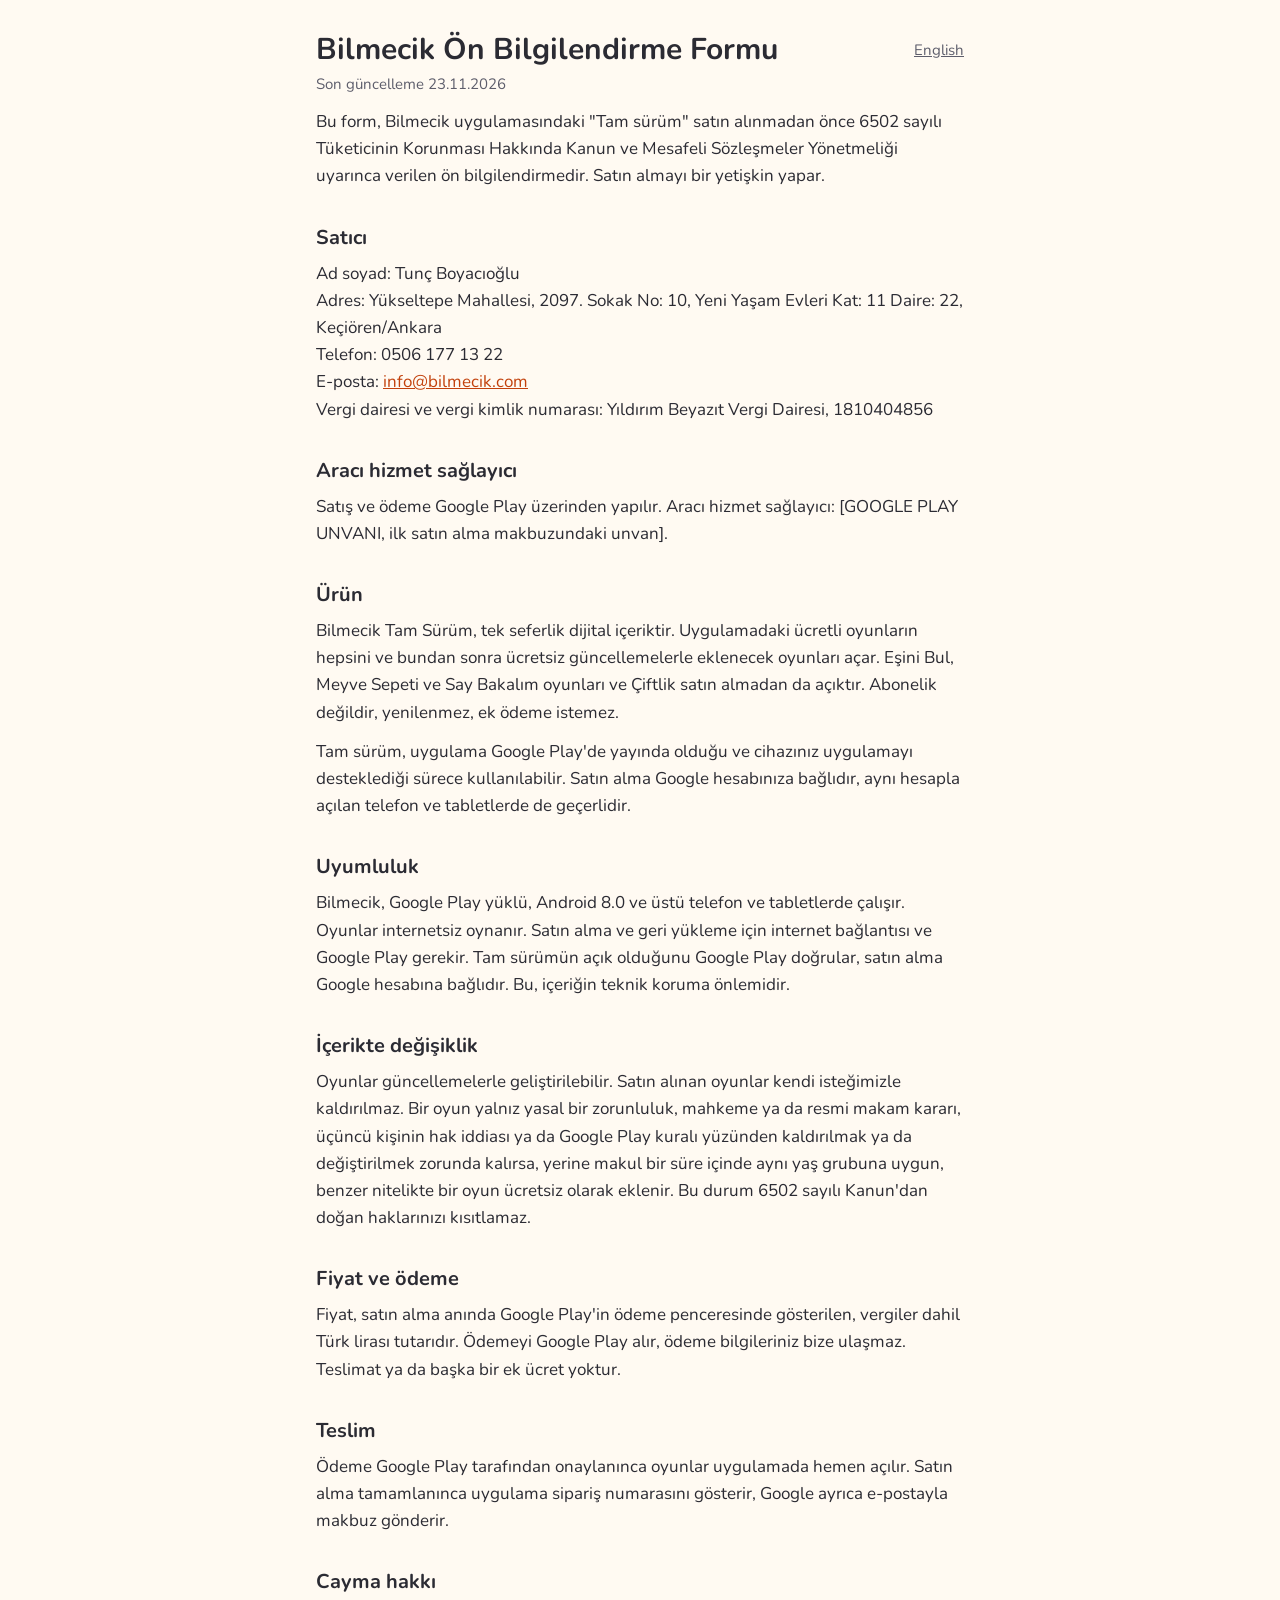
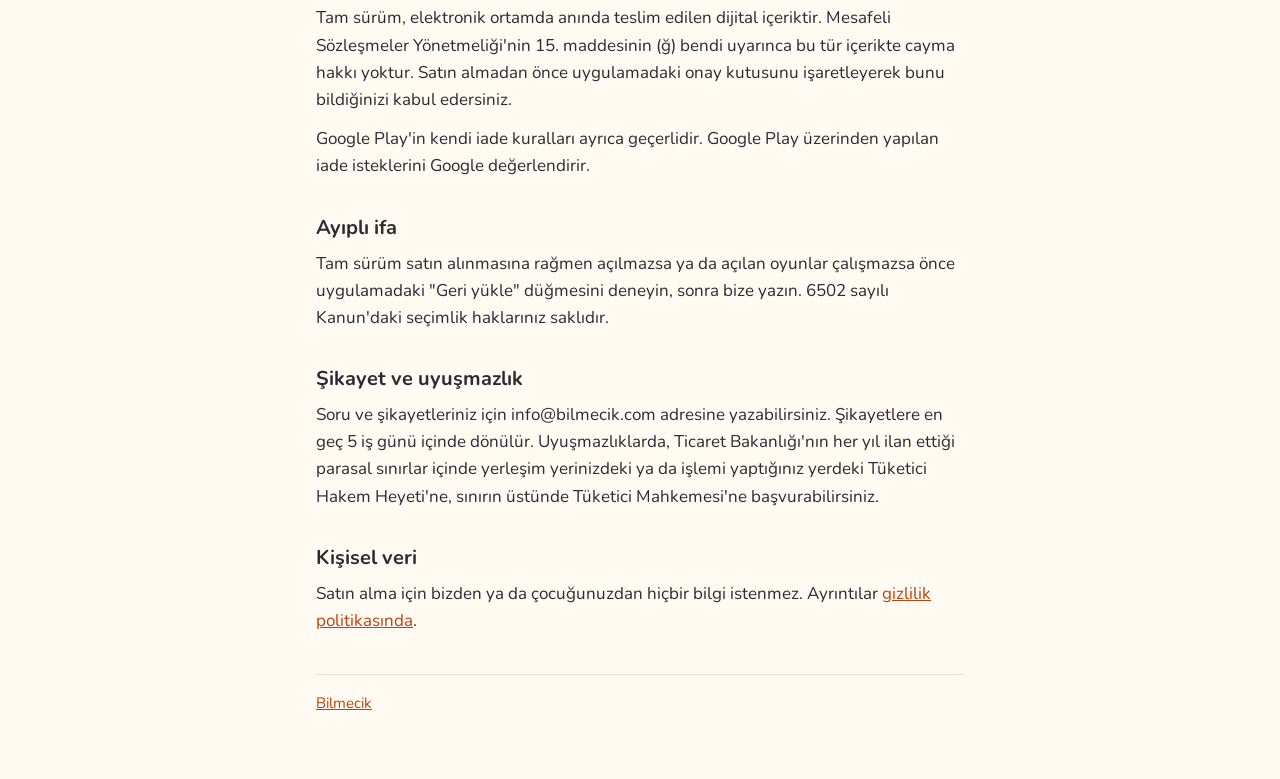
==== on-bilgilendirme/index.html @ 4a0264b3 "Bilmecik sitesi: gizlilik politikası, ön bilgilendirme formu, mesafeli satış sözleşmesi (TR, EN)" ====
<!doctype html>
<html lang="tr">
<head>
<meta charset="utf-8">
<meta name="viewport" content="width=device-width, initial-scale=1">
<title>Bilmecik Ön Bilgilendirme Formu</title>
<link rel="stylesheet" href="../stil.css">
<link rel="alternate" hreflang="en" href="../pre-contract-information/">
</head>
<body>
<main>
<a class="dil" href="../pre-contract-information/" hreflang="en" lang="en">English</a>
<h1>Bilmecik Ön Bilgilendirme Formu</h1>
<p class="tarih">Son güncelleme 23.11.2026</p>
<p>Bu form, Bilmecik uygulamasındaki "Tam sürüm" satın alınmadan önce 6502 sayılı Tüketicinin Korunması Hakkında Kanun ve Mesafeli Sözleşmeler Yönetmeliği uyarınca verilen ön bilgilendirmedir. Satın almayı bir yetişkin yapar.</p>

<h2>Satıcı</h2>
<p>Ad soyad: Tunç Boyacıoğlu<br>Adres: Yükseltepe Mahallesi, 2097. Sokak No: 10, Yeni Yaşam Evleri Kat: 11 Daire: 22, Keçiören/Ankara<br>Telefon: 0506 177 13 22<br>E-posta: <a href="mailto:info@bilmecik.com">info@bilmecik.com</a><br>Vergi dairesi ve vergi kimlik numarası: Yıldırım Beyazıt Vergi Dairesi, 1810404856</p>

<h2>Aracı hizmet sağlayıcı</h2>
<p>Satış ve ödeme Google Play üzerinden yapılır. Aracı hizmet sağlayıcı: [GOOGLE PLAY UNVANI, ilk satın alma makbuzundaki unvan].</p>

<h2>Ürün</h2>
<p>Bilmecik Tam Sürüm, tek seferlik dijital içeriktir. Uygulamadaki ücretli oyunların hepsini ve bundan sonra ücretsiz güncellemelerle eklenecek oyunları açar. Eşini Bul, Meyve Sepeti ve Say Bakalım oyunları ve Çiftlik satın almadan da açıktır. Abonelik değildir, yenilenmez, ek ödeme istemez.</p>
<p>Tam sürüm, uygulama Google Play'de yayında olduğu ve cihazınız uygulamayı desteklediği sürece kullanılabilir. Satın alma Google hesabınıza bağlıdır, aynı hesapla açılan telefon ve tabletlerde de geçerlidir.</p>

<h2>Uyumluluk</h2>
<p>Bilmecik, Google Play yüklü, Android 8.0 ve üstü telefon ve tabletlerde çalışır. Oyunlar internetsiz oynanır. Satın alma ve geri yükleme için internet bağlantısı ve Google Play gerekir. Tam sürümün açık olduğunu Google Play doğrular, satın alma Google hesabına bağlıdır. Bu, içeriğin teknik koruma önlemidir.</p>

<h2>İçerikte değişiklik</h2>
<p>Oyunlar güncellemelerle geliştirilebilir. Satın alınan oyunlar kendi isteğimizle kaldırılmaz. Bir oyun yalnız yasal bir zorunluluk, mahkeme ya da resmi makam kararı, üçüncü kişinin hak iddiası ya da Google Play kuralı yüzünden kaldırılmak ya da değiştirilmek zorunda kalırsa, yerine makul bir süre içinde aynı yaş grubuna uygun, benzer nitelikte bir oyun ücretsiz olarak eklenir. Bu durum 6502 sayılı Kanun'dan doğan haklarınızı kısıtlamaz.</p>

<h2>Fiyat ve ödeme</h2>
<p>Fiyat, satın alma anında Google Play'in ödeme penceresinde gösterilen, vergiler dahil Türk lirası tutarıdır. Ödemeyi Google Play alır, ödeme bilgileriniz bize ulaşmaz. Teslimat ya da başka bir ek ücret yoktur.</p>

<h2>Teslim</h2>
<p>Ödeme Google Play tarafından onaylanınca oyunlar uygulamada hemen açılır. Satın alma tamamlanınca uygulama sipariş numarasını gösterir, Google ayrıca e-postayla makbuz gönderir.</p>

<h2>Cayma hakkı</h2>
<p>Tam sürüm, elektronik ortamda anında teslim edilen dijital içeriktir. Mesafeli Sözleşmeler Yönetmeliği'nin 15. maddesinin (ğ) bendi uyarınca bu tür içerikte cayma hakkı yoktur. Satın almadan önce uygulamadaki onay kutusunu işaretleyerek bunu bildiğinizi kabul edersiniz.</p>
<p>Google Play'in kendi iade kuralları ayrıca geçerlidir. Google Play üzerinden yapılan iade isteklerini Google değerlendirir.</p>

<h2>Ayıplı ifa</h2>
<p>Tam sürüm satın alınmasına rağmen açılmazsa ya da açılan oyunlar çalışmazsa önce uygulamadaki "Geri yükle" düğmesini deneyin, sonra bize yazın. 6502 sayılı Kanun'daki seçimlik haklarınız saklıdır.</p>

<h2>Şikayet ve uyuşmazlık</h2>
<p>Soru ve şikayetleriniz için info@bilmecik.com adresine yazabilirsiniz. Şikayetlere en geç 5 iş günü içinde dönülür. Uyuşmazlıklarda, Ticaret Bakanlığı'nın her yıl ilan ettiği parasal sınırlar içinde yerleşim yerinizdeki ya da işlemi yaptığınız yerdeki Tüketici Hakem Heyeti'ne, sınırın üstünde Tüketici Mahkemesi'ne başvurabilirsiniz.</p>

<h2>Kişisel veri</h2>
<p>Satın alma için bizden ya da çocuğunuzdan hiçbir bilgi istenmez. Ayrıntılar <a href="../gizlilik/">gizlilik politikasında</a>.</p>

<footer><a href="../">Bilmecik</a></footer>
</main>
</body>
</html>
---- stil.css ----
/* Bilmecik sitesi. Dış kaynak yok: yazı tipi sitenin kendi dosyası, çerez, sayaç ve betik yok (plan 7.4). */
@font-face {
  font-family: 'Nunito';
  src: url('yazi/Nunito.ttf') format('truetype');
  font-weight: 200 1000;
  font-display: swap;
}
:root {
  --zemin: #fffaf2;
  --yazi: #2b2b33;
  --soluk: #5d5d6b;
  --vurgu: #c2410c;
  --cizgi: #eadfce;
}
@media (prefers-color-scheme: dark) {
  :root {
    --zemin: #1d1c22;
    --yazi: #ecebf2;
    --soluk: #b4b3c0;
    --vurgu: #fb923c;
    --cizgi: #3a3842;
  }
}
* { box-sizing: border-box; }
html { -webkit-text-size-adjust: 100%; }
body {
  margin: 0;
  background: var(--zemin);
  color: var(--yazi);
  font-family: 'Nunito', system-ui, sans-serif;
  font-size: 17px;
  line-height: 1.6;
}
main { max-width: 680px; margin: 0 auto; padding: 32px 16px 64px; }
h1 { font-size: 30px; line-height: 1.2; margin: 0 0 4px; }
h2 { font-size: 20px; margin: 32px 0 6px; }
p { margin: 0 0 12px; }
a { color: var(--vurgu); }
.tarih, .dil { color: var(--soluk); font-size: 15px; }
.dil { float: right; margin-top: 6px; }
footer { margin-top: 40px; padding-top: 16px; border-top: 1px solid var(--cizgi); color: var(--soluk); font-size: 15px; }
ul { padding-left: 20px; }
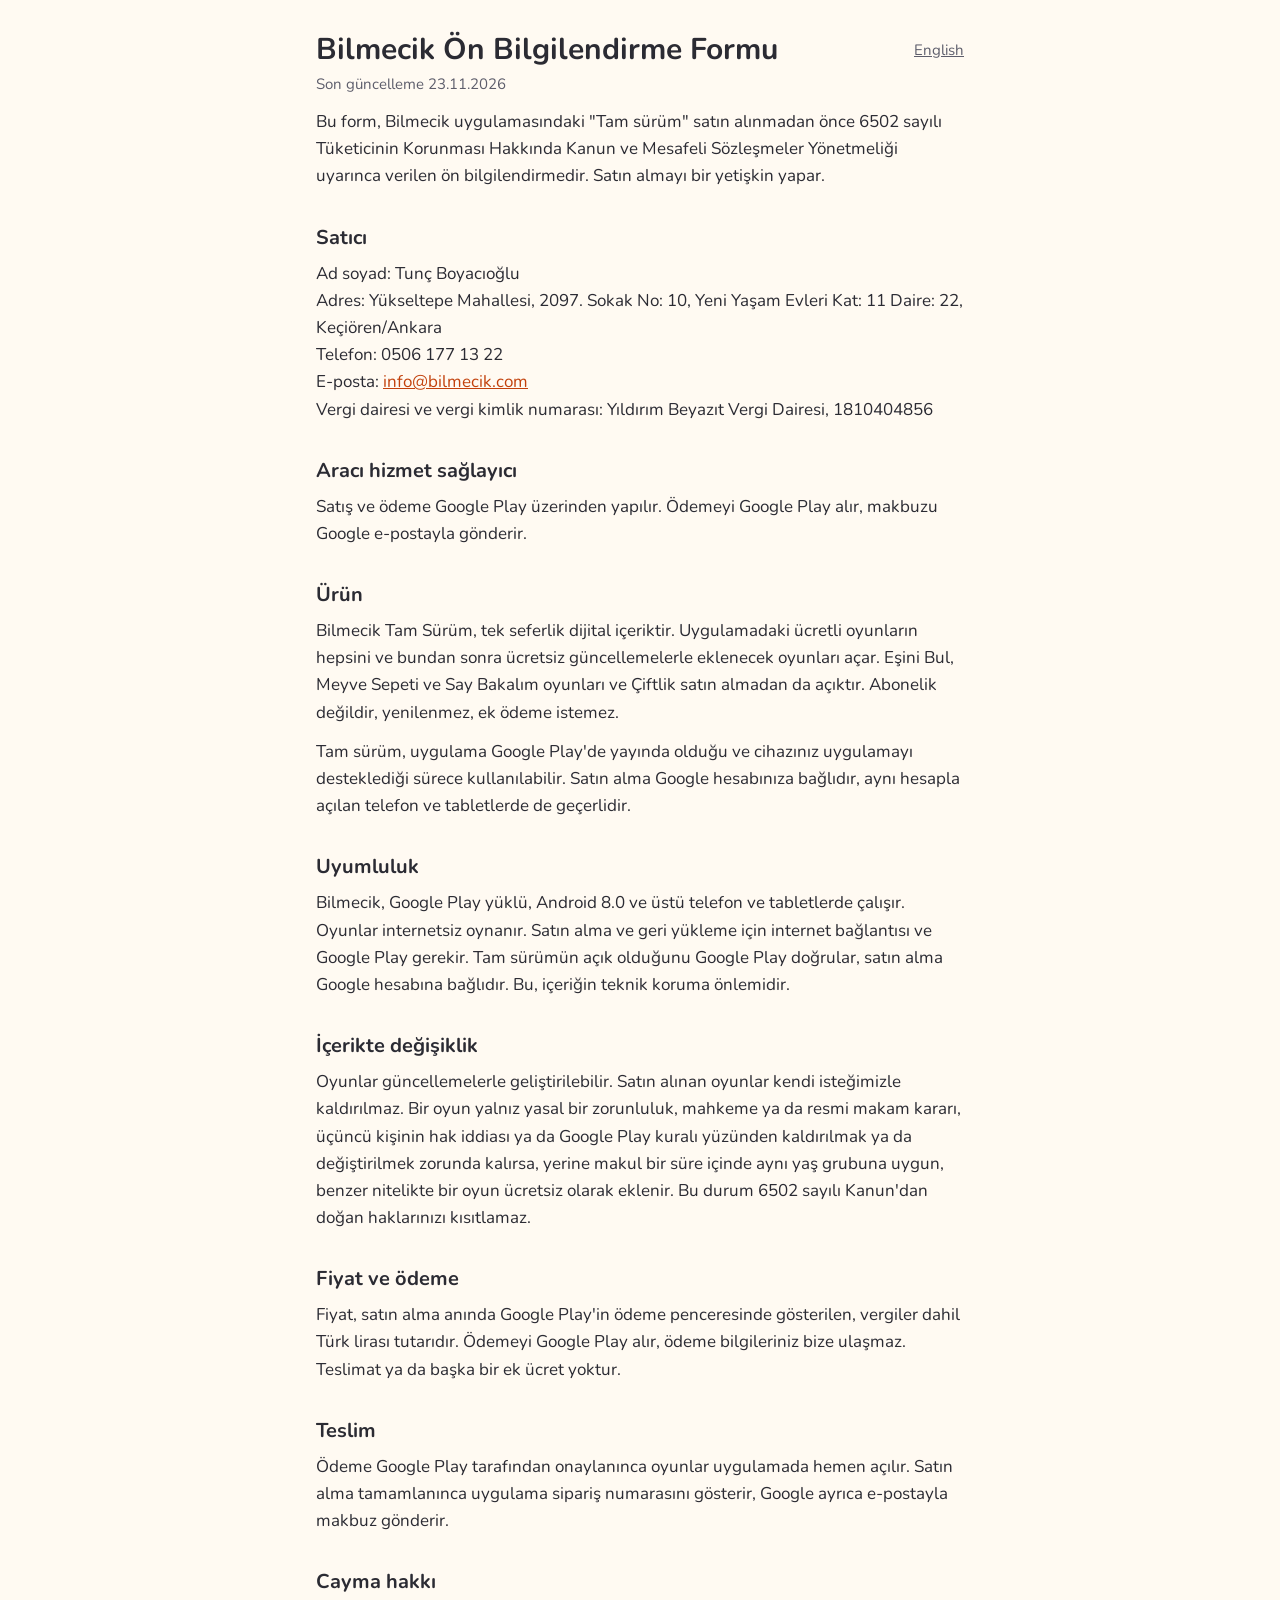
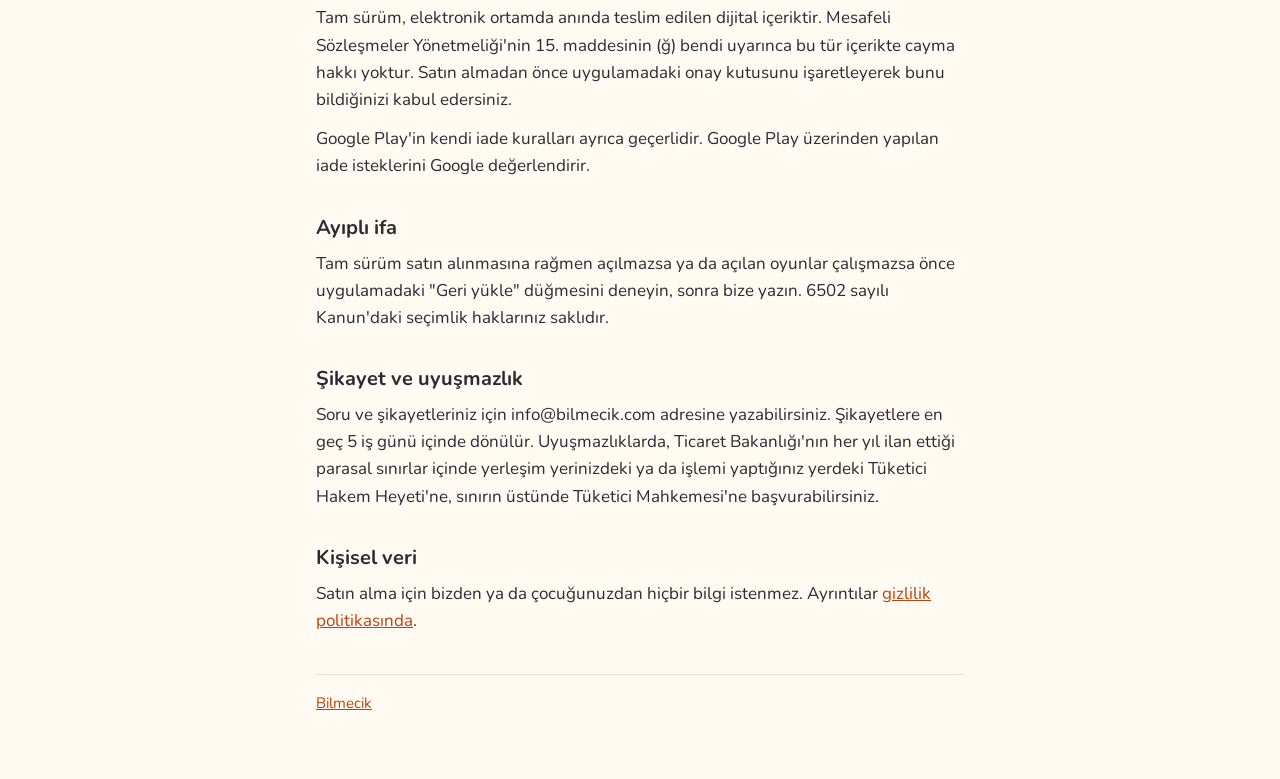
==== commit de43c163: "Ön bilgilendirme: Google unvanı yer tutucusu yerine düz cümle Co-Authored-By: Claude Opus 5.5 <norep" ====
--- a/on-bilgilendirme/index.html
+++ b/on-bilgilendirme/index.html
@@ -18,7 +18,7 @@
 <p>Ad soyad: Tunç Boyacıoğlu<br>Adres: Yükseltepe Mahallesi, 2097. Sokak No: 10, Yeni Yaşam Evleri Kat: 11 Daire: 22, Keçiören/Ankara<br>Telefon: 0506 177 13 22<br>E-posta: <a href="mailto:info@bilmecik.com">info@bilmecik.com</a><br>Vergi dairesi ve vergi kimlik numarası: Yıldırım Beyazıt Vergi Dairesi, 1810404856</p>
 
 <h2>Aracı hizmet sağlayıcı</h2>
-<p>Satış ve ödeme Google Play üzerinden yapılır. Aracı hizmet sağlayıcı: [GOOGLE PLAY UNVANI, ilk satın alma makbuzundaki unvan].</p>
+<p>Satış ve ödeme Google Play üzerinden yapılır. Ödemeyi Google Play alır, makbuzu Google e-postayla gönderir.</p>
 
 <h2>Ürün</h2>
 <p>Bilmecik Tam Sürüm, tek seferlik dijital içeriktir. Uygulamadaki ücretli oyunların hepsini ve bundan sonra ücretsiz güncellemelerle eklenecek oyunları açar. Eşini Bul, Meyve Sepeti ve Say Bakalım oyunları ve Çiftlik satın almadan da açıktır. Abonelik değildir, yenilenmez, ek ödeme istemez.</p>
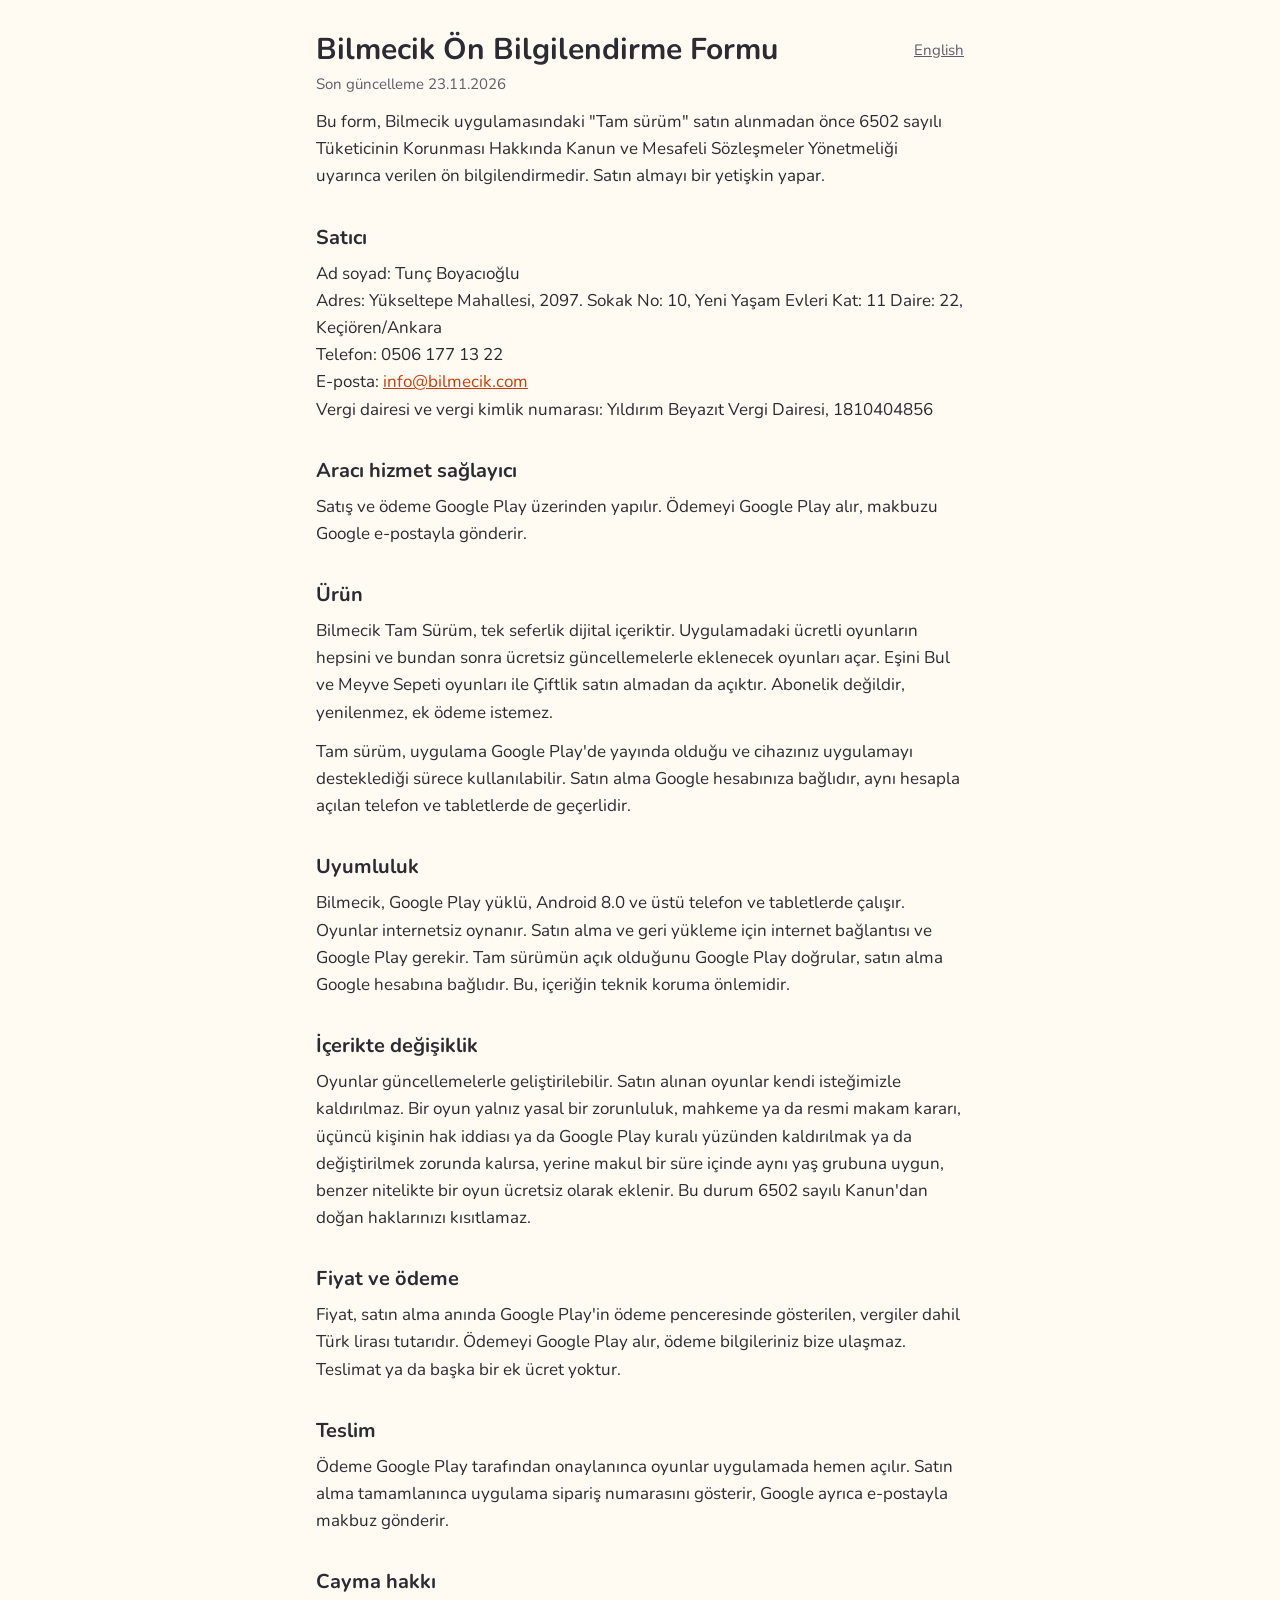
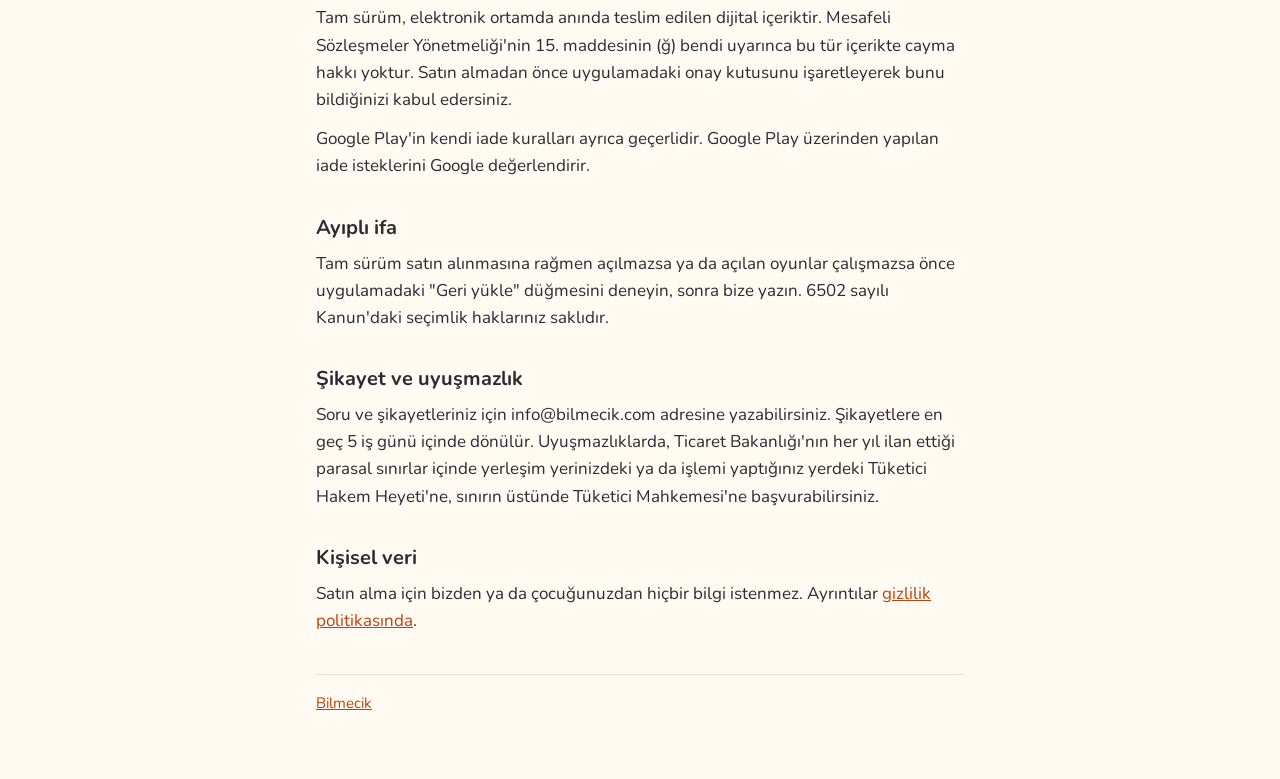
==== commit 1f108f9d: "Ön bilgilendirme: ücretsiz oyunlar Eşini Bul ve Meyve Sepeti Co-Authored-By: Claude Opus 5.5 <norepl" ====
--- a/on-bilgilendirme/index.html
+++ b/on-bilgilendirme/index.html
@@ -21,7 +21,7 @@
 <p>Satış ve ödeme Google Play üzerinden yapılır. Ödemeyi Google Play alır, makbuzu Google e-postayla gönderir.</p>
 
 <h2>Ürün</h2>
-<p>Bilmecik Tam Sürüm, tek seferlik dijital içeriktir. Uygulamadaki ücretli oyunların hepsini ve bundan sonra ücretsiz güncellemelerle eklenecek oyunları açar. Eşini Bul, Meyve Sepeti ve Say Bakalım oyunları ve Çiftlik satın almadan da açıktır. Abonelik değildir, yenilenmez, ek ödeme istemez.</p>
+<p>Bilmecik Tam Sürüm, tek seferlik dijital içeriktir. Uygulamadaki ücretli oyunların hepsini ve bundan sonra ücretsiz güncellemelerle eklenecek oyunları açar. Eşini Bul ve Meyve Sepeti oyunları ile Çiftlik satın almadan da açıktır. Abonelik değildir, yenilenmez, ek ödeme istemez.</p>
 <p>Tam sürüm, uygulama Google Play'de yayında olduğu ve cihazınız uygulamayı desteklediği sürece kullanılabilir. Satın alma Google hesabınıza bağlıdır, aynı hesapla açılan telefon ve tabletlerde de geçerlidir.</p>
 
 <h2>Uyumluluk</h2>
